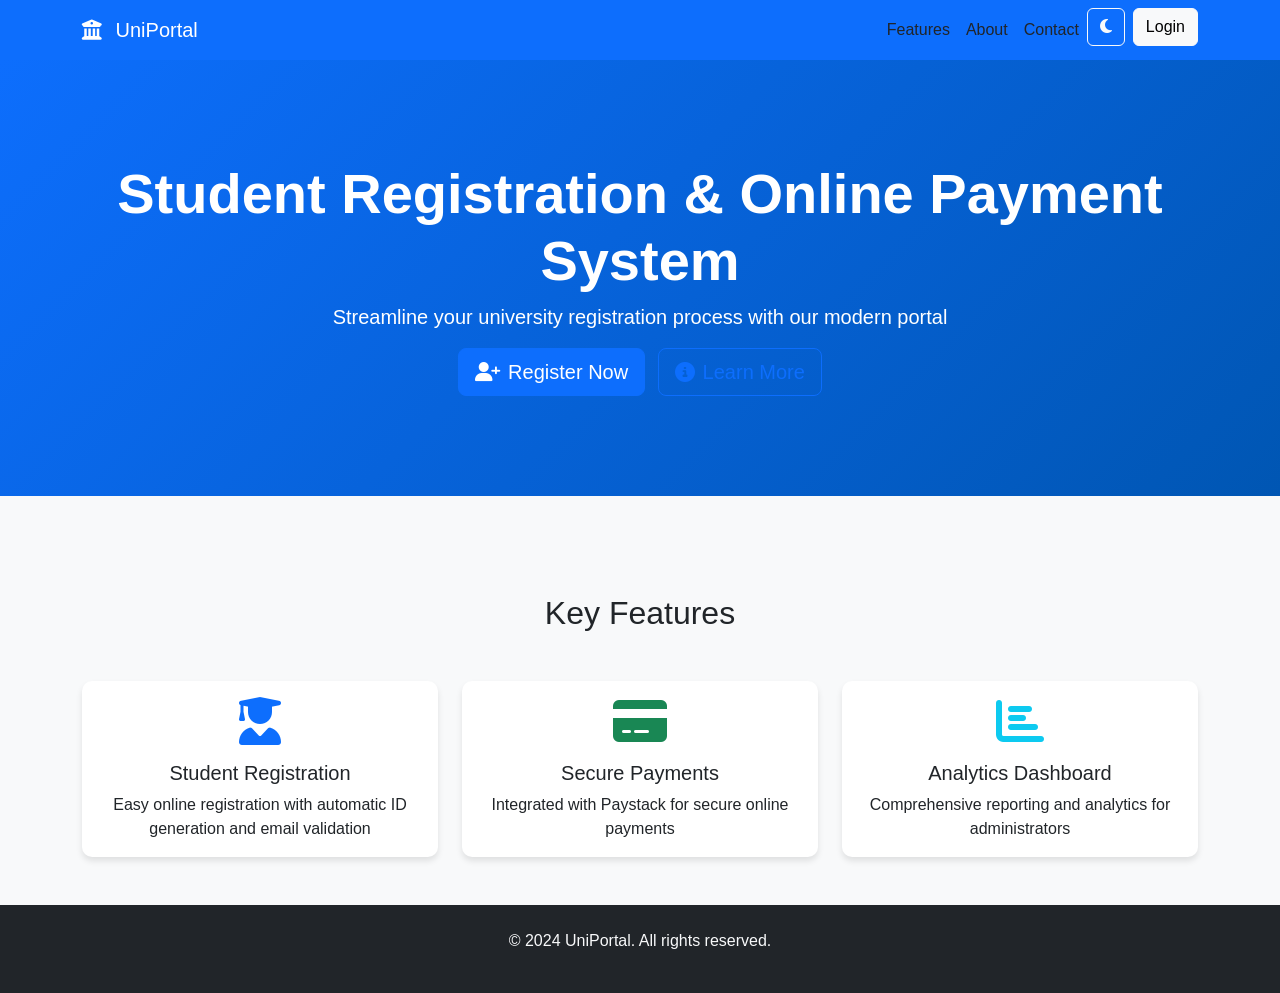
==== index.html @ 9bd3101f "Student registration system" ====
<!DOCTYPE html>
<html lang="en">
<head>
    <meta charset="UTF-8">
    <meta name="viewport" content="width=device-width, initial-scale=1.0">
    <title>University Student Portal | Registration & Payment System</title>
    
    <!-- Bootstrap 5 CSS -->
    <link href="https://cdn.jsdelivr.net/npm/bootstrap@5.3.0/dist/css/bootstrap.min.css" rel="stylesheet">
    
    <!-- Font Awesome -->
    <link rel="stylesheet" href="https://cdnjs.cloudflare.com/ajax/libs/font-awesome/6.4.0/css/all.min.css">
    
    <!-- Custom CSS -->
    <link rel="stylesheet" href="/css/style.css">
    <link rel="stylesheet" href="/css/dark-mode.css">
</head>
<body>
    <!-- Navigation Bar -->
    <nav class="navbar navbar-expand-lg navbar-dark bg-primary">
        <div class="container">
            <a class="navbar-brand" href="/">
                <i class="fas fa-university me-2"></i>
                UniPortal
            </a>
            <button class="navbar-toggler" type="button" data-bs-toggle="collapse" data-bs-target="#navbarNav">
                <span class="navbar-toggler-icon"></span>
            </button>
            <div class="collapse navbar-collapse" id="navbarNav">
                <ul class="navbar-nav ms-auto">
                    <li class="nav-item">
                        <a class="nav-link" href="#features">Features</a>
                    </li>
                    <li class="nav-item">
                        <a class="nav-link" href="#about">About</a>
                    </li>
                    <li class="nav-item">
                        <a class="nav-link" href="#contact">Contact</a>
                    </li>
                    <li class="nav-item">
                        <button class="btn btn-outline-light me-2" onclick="toggleDarkMode()">
                            <i class="fas fa-moon"></i>
                        </button>
                    </li>
                    <li class="nav-item">
                        <a class="btn btn-light" href="/login.html">Login</a>
                    </li>
                </ul>
            </div>
        </div>
    </nav>

    <!-- Hero Section -->
    <header class="hero-section">
        <div class="container text-center">
            <h1 class="display-4 fw-bold">Student Registration & Online Payment System</h1>
            <p class="lead">Streamline your university registration process with our modern portal</p>
            <a href="/register.html" class="btn btn-primary btn-lg me-2">
                <i class="fas fa-user-plus me-2"></i>Register Now
            </a>
            <a href="#features" class="btn btn-outline-primary btn-lg">
                <i class="fas fa-info-circle me-2"></i>Learn More
            </a>
        </div>
    </header>

    <!-- Features Section -->
    <section id="features" class="features-section py-5">
        <div class="container">
            <h2 class="text-center mb-5">Key Features</h2>
            <div class="row g-4">
                <div class="col-md-4">
                    <div class="card h-100">
                        <div class="card-body text-center">
                            <i class="fas fa-user-graduate fa-3x text-primary mb-3"></i>
                            <h5 class="card-title">Student Registration</h5>
                            <p class="card-text">Easy online registration with automatic ID generation and email validation</p>
                        </div>
                    </div>
                </div>
                <div class="col-md-4">
                    <div class="card h-100">
                        <div class="card-body text-center">
                            <i class="fas fa-credit-card fa-3x text-success mb-3"></i>
                            <h5 class="card-title">Secure Payments</h5>
                            <p class="card-text">Integrated with Paystack for secure online payments</p>
                        </div>
                    </div>
                </div>
                <div class="col-md-4">
                    <div class="card h-100">
                        <div class="card-body text-center">
                            <i class="fas fa-chart-bar fa-3x text-info mb-3"></i>
                            <h5 class="card-title">Analytics Dashboard</h5>
                            <p class="card-text">Comprehensive reporting and analytics for administrators</p>
                        </div>
                    </div>
                </div>
            </div>
        </div>
    </section>

    <!-- Footer -->
    <footer class="bg-dark text-light py-4">
        <div class="container text-center">
            <p>&copy; 2024 UniPortal. All rights reserved.</p>
        </div>
    </footer>

    <!-- Bootstrap JS -->
    <script src="https://cdn.jsdelivr.net/npm/bootstrap@5.3.0/dist/js/bootstrap.bundle.min.js"></script>
    
    <!-- Custom JS -->
    <script src="/js/app.js"></script>
</body>
</html>
---- css/style.css ----
/* Main Stylesheet */

:root {
    --primary-color: #0d6efd;
    --secondary-color: #6c757d;
    --success-color: #198754;
    --danger-color: #dc3545;
    --warning-color: #ffc107;
    --info-color: #0dcaf0;
    --light-bg: #f8f9fa;
    --dark-bg: #212529;
    --card-shadow: 0 4px 6px rgba(0, 0, 0, 0.1);
    --transition-speed: 0.3s;
}

* {
    margin: 0;
    padding: 0;
    box-sizing: border-box;
}

body {
    font-family: 'Segoe UI', Tahoma, Geneva, Verdana, sans-serif;
    background-color: var(--light-bg);
    transition: background-color var(--transition-speed), color var(--transition-speed);
}

/* Hero Section */
.hero-section {
    background: linear-gradient(135deg, var(--primary-color), #0056b3);
    color: white;
    padding: 100px 0;
    margin-bottom: 50px;
}

/* Cards */
.card {
    border: none;
    border-radius: 10px;
    box-shadow: var(--card-shadow);
    transition: transform var(--transition-speed), box-shadow var(--transition-speed);
}

.card:hover {
    transform: translateY(-5px);
    box-shadow: 0 6px 12px rgba(0, 0, 0, 0.15);
}

/* Dashboard Layout */
.dashboard-container {
    display: flex;
    min-height: 100vh;
}

.sidebar {
    width: 250px;
    background: white;
    box-shadow: 2px 0 5px rgba(0, 0, 0, 0.1);
    position: fixed;
    height: 100vh;
    overflow-y: auto;
    transition: width var(--transition-speed);
}

.main-content {
    flex: 1;
    margin-left: 250px;
    padding: 20px;
}

/* Navigation */
.nav-link {
    padding: 10px 20px;
    color: var(--dark-bg);
    transition: background-color var(--transition-speed);
}

.nav-link:hover {
    background-color: var(--light-bg);
}

.nav-link.active {
    background-color: var(--primary-color);
    color: white;
}

/* Tables */
.table-responsive {
    border-radius: 10px;
    overflow: hidden;
}

.table {
    margin-bottom: 0;
}

.table thead th {
    background-color: var(--primary-color);
    color: white;
    border: none;
}

/* Forms */
.form-control, .form-select {
    border-radius: 8px;
    border: 1px solid #dee2e6;
    padding: 10px 15px;
    transition: border-color var(--transition-speed), box-shadow var(--transition-speed);
}

.form-control:focus, .form-select:focus {
    border-color: var(--primary-color);
    box-shadow: 0 0 0 0.2rem rgba(13, 110, 253, 0.25);
}

/* Password Strength Meter */
.password-strength {
    height: 5px;
    border-radius: 3px;
    margin-top: 5px;
    transition: width var(--transition-speed), background-color var(--transition-speed);
}

.password-requirements {
    font-size: 0.85rem;
    list-style: none;
    padding-left: 0;
}

.password-requirements li {
    margin-bottom: 5px;
    color: var(--secondary-color);
}

.password-requirements li.valid {
    color: var(--success-color);
}

.password-requirements li i {
    margin-right: 5px;
}

/* QR Code */
.qr-code-container {
    text-align: center;
    padding: 20px;
}

/* Charts */
.chart-container {
    position: relative;
    height: 300px;
    margin-bottom: 20px;
}

/* Invoice */
.invoice-card {
    background: white;
    border-radius: 15px;
    padding: 30px;
    box-shadow: var(--card-shadow);
}

.invoice-header {
    border-bottom: 2px solid var(--primary-color);
    padding-bottom: 20px;
    margin-bottom: 20px;
}

/* Payment Status Badges */
.badge-paid {
    background-color: var(--success-color);
    color: white;
    padding: 5px 10px;
    border-radius: 20px;
}

.badge-pending {
    background-color: var(--warning-color);
    color: black;
    padding: 5px 10px;
    border-radius: 20px;
}

.badge-failed {
    background-color: var(--danger-color);
    color: white;
    padding: 5px 10px;
    border-radius: 20px;
}

/* Responsive Design */
@media (max-width: 768px) {
    .sidebar {
        width: 0;
        transform: translateX(-100%);
    }
    
    .sidebar.open {
        width: 250px;
        transform: translateX(0);
    }
    
    .main-content {
        margin-left: 0;
    }
    
    .hero-section {
        padding: 50px 0;
    }
}

/* Animations */
@keyframes fadeIn {
    from {
        opacity: 0;
        transform: translateY(20px);
    }
    to {
        opacity: 1;
        transform: translateY(0);
    }
}

.fade-in {
    animation: fadeIn 0.5s ease-in-out;
}

/* Loading Spinner */
.spinner-container {
    display: flex;
    justify-content: center;
    align-items: center;
    min-height: 200px;
}

.spinner {
    width: 50px;
    height: 50px;
    border: 3px solid var(--light-bg);
    border-top-color: var(--primary-color);
    border-radius: 50%;
    animation: spin 1s linear infinite;
}

@keyframes spin {
    to {
        transform: rotate(360deg);
    }
}

/* Print Styles */
@media print {
    .no-print {
        display: none !important;
    }
    
    .print-only {
        display: block !important;
    }
}
---- css/dark-mode.css ----
/* Dark Mode Styles */

body.dark-mode {
    background-color: var(--dark-bg);
    color: #f8f9fa;
}

/* Cards */
body.dark-mode .card {
    background-color: #2c3034;
    border-color: #373b3e;
}

body.dark-mode .card-header,
body.dark-mode .card-footer {
    background-color: #1e2125;
    border-color: #373b3e;
}

/* Tables */
body.dark-mode .table {
    color: #f8f9fa;
}

body.dark-mode .table td,
body.dark-mode .table th {
    border-color: #373b3e;
}

body.dark-mode .table-hover tbody tr:hover {
    background-color: #2c3034;
}

/* Forms */
body.dark-mode .form-control,
body.dark-mode .form-select {
    background-color: #2c3034;
    border-color: #373b3e;
    color: #f8f9fa;
}

body.dark-mode .form-control:focus,
body.dark-mode .form-select:focus {
    background-color: #2c3034;
    color: #f8f9fa;
}

/* Navigation */
body.dark-mode .navbar-light {
    background-color: #1e2125 !important;
}

body.dark-mode .nav-link {
    color: #f8f9fa;
}

body.dark-mode .nav-link:hover {
    background-color: #2c3034;
}

/* Sidebar */
body.dark-mode .sidebar {
    background-color: #1e2125;
}

/* Modals */
body.dark-mode .modal-content {
    background-color: #2c3034;
    border-color: #373b3e;
}

body.dark-mode .modal-header,
body.dark-mode .modal-footer {
    border-color: #373b3e;
}

/* Dropdowns */
body.dark-mode .dropdown-menu {
    background-color: #2c3034;
    border-color: #373b3e;
}

body.dark-mode .dropdown-item {
    color: #f8f9fa;
}

body.dark-mode .dropdown-item:hover {
    background-color: #373b3e;
}

/* Alerts */
body.dark-mode .alert-light {
    background-color: #2c3034;
    border-color: #373b3e;
    color: #f8f9fa;
}

/* Invoice */
body.dark-mode .invoice-card {
    background-color: #2c3034;
}

/* Code blocks */
body.dark-mode pre,
body.dark-mode code {
    background-color: #1e2125;
    color: #f8f9fa;
}

/* Scrollbar for dark mode */
body.dark-mode ::-webkit-scrollbar {
    width: 10px;
    height: 10px;
}

body.dark-mode ::-webkit-scrollbar-track {
    background: #1e2125;
}

body.dark-mode ::-webkit-scrollbar-thumb {
    background: #373b3e;
    border-radius: 5px;
}

body.dark-mode ::-webkit-scrollbar-thumb:hover {
    background: #4a4f55;
}

/* Chart colors for dark mode */
body.dark-mode .chart-container {
    filter: brightness(0.9);
}

/* Button variations for dark mode */
body.dark-mode .btn-outline-primary {
    color: #8bb9fe;
    border-color: #8bb9fe;
}

body.dark-mode .btn-outline-primary:hover {
    color: #fff;
    background-color: #8bb9fe;
    border-color: #8bb9fe;
}

/* Text colors */
body.dark-mode .text-muted {
    color: #9ca3af !important;
}

/* Background utilities */
body.dark-mode .bg-light {
    background-color: #2c3034 !important;
}

body.dark-mode .bg-white {
    background-color: #1e2125 !important;
}
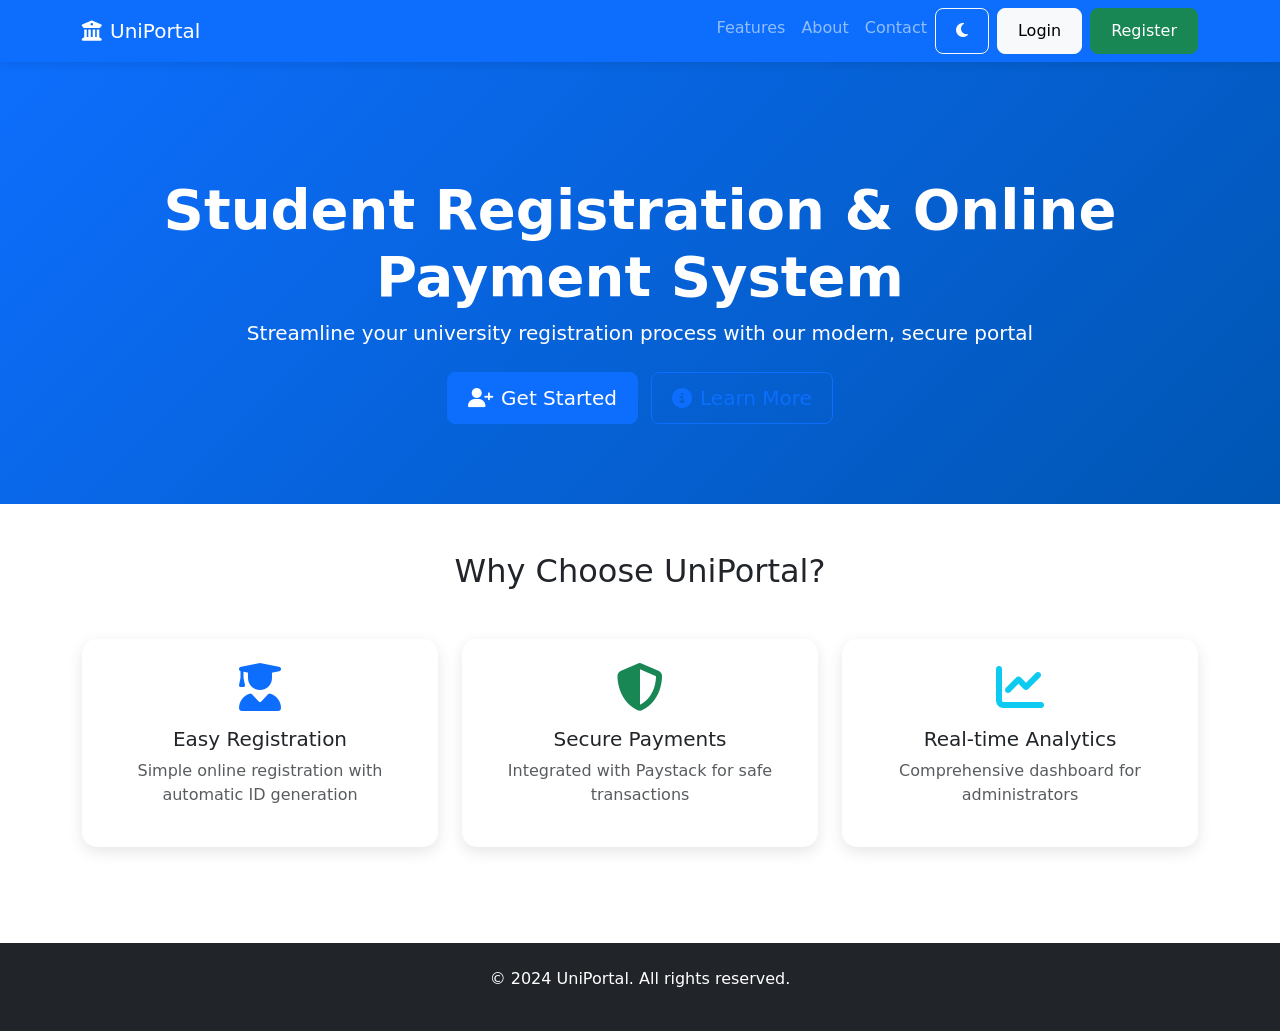
==== commit 06865e02: "Basic rewrite This complete rewrite provides:  Simplified Structure: Only 9 core files instead of 20" ====
--- a/index.html
+++ b/index.html
@@ -3,25 +3,23 @@
 <head>
     <meta charset="UTF-8">
     <meta name="viewport" content="width=device-width, initial-scale=1.0">
-    <title>University Student Portal | Registration & Payment System</title>
+    <title>UniPortal - Student Registration & Payment System</title>
     
-    <!-- Bootstrap 5 CSS -->
+    <!-- Bootstrap 5 CSS CDN -->
     <link href="https://cdn.jsdelivr.net/npm/bootstrap@5.3.0/dist/css/bootstrap.min.css" rel="stylesheet">
     
     <!-- Font Awesome -->
     <link rel="stylesheet" href="https://cdnjs.cloudflare.com/ajax/libs/font-awesome/6.4.0/css/all.min.css">
     
     <!-- Custom CSS -->
-    <link rel="stylesheet" href="/css/style.css">
-    <link rel="stylesheet" href="/css/dark-mode.css">
+    <link rel="stylesheet" href="css/style.css">
 </head>
 <body>
-    <!-- Navigation Bar -->
-    <nav class="navbar navbar-expand-lg navbar-dark bg-primary">
+    <!-- Navigation -->
+    <nav class="navbar navbar-expand-lg navbar-dark bg-primary fixed-top">
         <div class="container">
-            <a class="navbar-brand" href="/">
-                <i class="fas fa-university me-2"></i>
-                UniPortal
+            <a class="navbar-brand" href="index.html">
+                <i class="fas fa-university me-2"></i>UniPortal
             </a>
             <button class="navbar-toggler" type="button" data-bs-toggle="collapse" data-bs-target="#navbarNav">
                 <span class="navbar-toggler-icon"></span>
@@ -38,12 +36,15 @@
                         <a class="nav-link" href="#contact">Contact</a>
                     </li>
                     <li class="nav-item">
-                        <button class="btn btn-outline-light me-2" onclick="toggleDarkMode()">
+                        <button class="btn btn-outline-light me-2" id="themeToggle">
                             <i class="fas fa-moon"></i>
                         </button>
                     </li>
                     <li class="nav-item">
-                        <a class="btn btn-light" href="/login.html">Login</a>
+                        <a class="btn btn-light" href="login.html">Login</a>
+                    </li>
+                    <li class="nav-item">
+                        <a class="btn btn-success ms-2" href="register.html">Register</a>
                     </li>
                 </ul>
             </div>
@@ -53,47 +54,43 @@
     <!-- Hero Section -->
     <header class="hero-section">
         <div class="container text-center">
-            <h1 class="display-4 fw-bold">Student Registration & Online Payment System</h1>
-            <p class="lead">Streamline your university registration process with our modern portal</p>
-            <a href="/register.html" class="btn btn-primary btn-lg me-2">
-                <i class="fas fa-user-plus me-2"></i>Register Now
-            </a>
-            <a href="#features" class="btn btn-outline-primary btn-lg">
-                <i class="fas fa-info-circle me-2"></i>Learn More
-            </a>
+            <h1 class="display-4 fw-bold animate__animated animate__fadeInUp">Student Registration & Online Payment System</h1>
+            <p class="lead animate__animated animate__fadeInUp animate__delay-1s">Streamline your university registration process with our modern, secure portal</p>
+            <div class="mt-4 animate__animated animate__fadeInUp animate__delay-2s">
+                <a href="register.html" class="btn btn-primary btn-lg me-2">
+                    <i class="fas fa-user-plus me-2"></i>Get Started
+                </a>
+                <a href="#features" class="btn btn-outline-primary btn-lg">
+                    <i class="fas fa-info-circle me-2"></i>Learn More
+                </a>
+            </div>
         </div>
     </header>
 
     <!-- Features Section -->
-    <section id="features" class="features-section py-5">
+    <section id="features" class="py-5">
         <div class="container">
-            <h2 class="text-center mb-5">Key Features</h2>
+            <h2 class="text-center mb-5">Why Choose UniPortal?</h2>
             <div class="row g-4">
                 <div class="col-md-4">
-                    <div class="card h-100">
-                        <div class="card-body text-center">
-                            <i class="fas fa-user-graduate fa-3x text-primary mb-3"></i>
-                            <h5 class="card-title">Student Registration</h5>
-                            <p class="card-text">Easy online registration with automatic ID generation and email validation</p>
-                        </div>
+                    <div class="card h-100 text-center p-4">
+                        <i class="fas fa-user-graduate fa-3x text-primary mb-3"></i>
+                        <h5>Easy Registration</h5>
+                        <p class="text-muted">Simple online registration with automatic ID generation</p>
                     </div>
                 </div>
                 <div class="col-md-4">
-                    <div class="card h-100">
-                        <div class="card-body text-center">
-                            <i class="fas fa-credit-card fa-3x text-success mb-3"></i>
-                            <h5 class="card-title">Secure Payments</h5>
-                            <p class="card-text">Integrated with Paystack for secure online payments</p>
-                        </div>
+                    <div class="card h-100 text-center p-4">
+                        <i class="fas fa-shield-alt fa-3x text-success mb-3"></i>
+                        <h5>Secure Payments</h5>
+                        <p class="text-muted">Integrated with Paystack for safe transactions</p>
                     </div>
                 </div>
                 <div class="col-md-4">
-                    <div class="card h-100">
-                        <div class="card-body text-center">
-                            <i class="fas fa-chart-bar fa-3x text-info mb-3"></i>
-                            <h5 class="card-title">Analytics Dashboard</h5>
-                            <p class="card-text">Comprehensive reporting and analytics for administrators</p>
-                        </div>
+                    <div class="card h-100 text-center p-4">
+                        <i class="fas fa-chart-line fa-3x text-info mb-3"></i>
+                        <h5>Real-time Analytics</h5>
+                        <p class="text-muted">Comprehensive dashboard for administrators</p>
                     </div>
                 </div>
             </div>
@@ -101,7 +98,7 @@
     </section>
 
     <!-- Footer -->
-    <footer class="bg-dark text-light py-4">
+    <footer class="bg-dark text-white py-4 mt-5">
         <div class="container text-center">
             <p>&copy; 2024 UniPortal. All rights reserved.</p>
         </div>
@@ -111,6 +108,7 @@
     <script src="https://cdn.jsdelivr.net/npm/bootstrap@5.3.0/dist/js/bootstrap.bundle.min.js"></script>
     
     <!-- Custom JS -->
-    <script src="/js/app.js"></script>
+    <script src="js/utils.js"></script>
+    <script src="js/app.js"></script>
 </body>
 </html>
